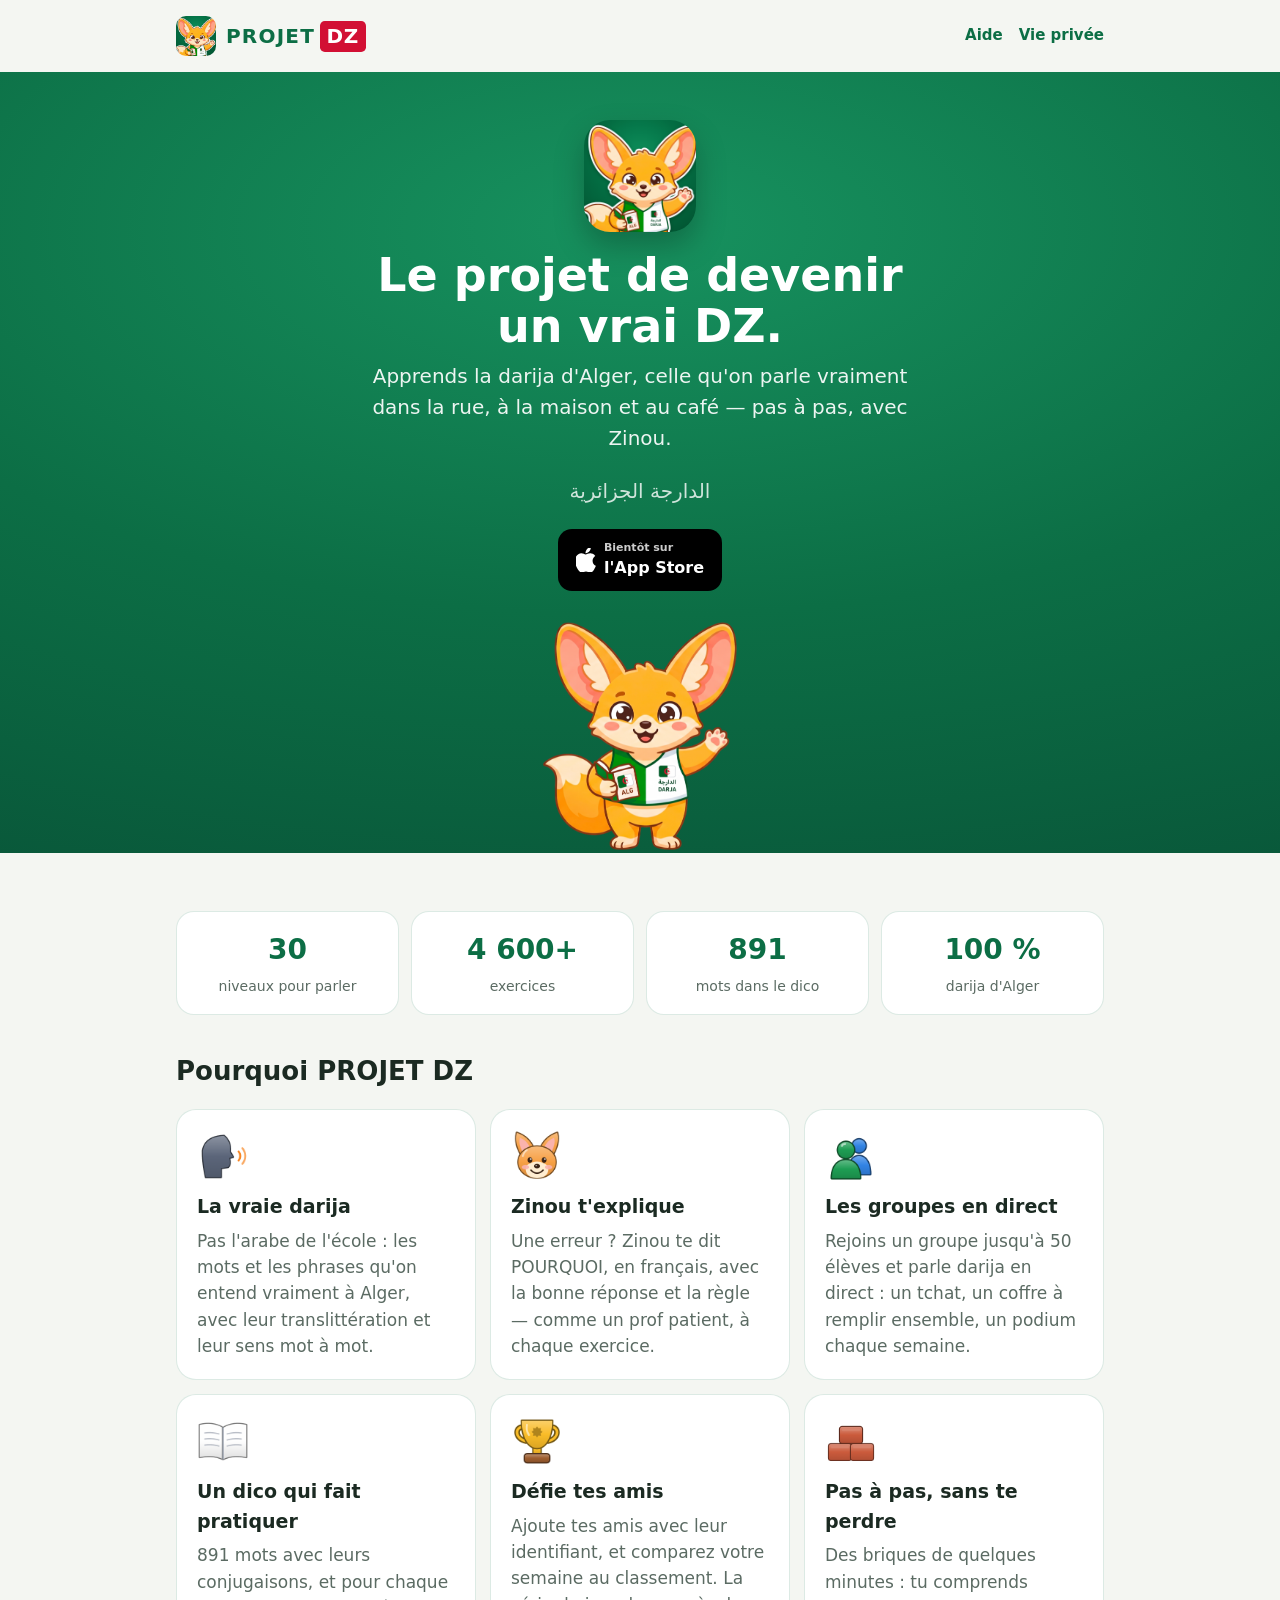
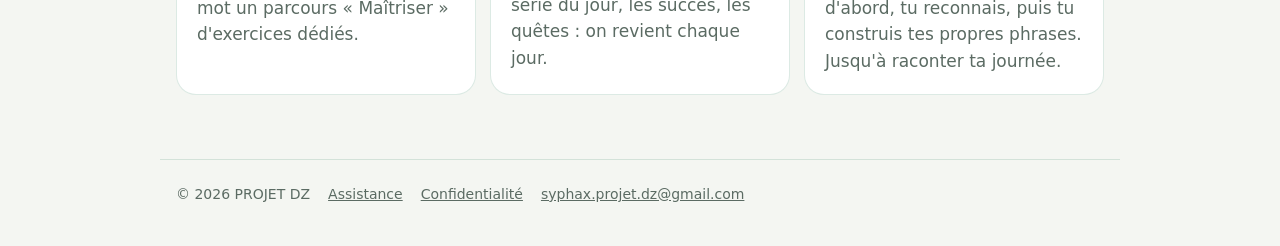
==== index.html @ 4441c6cf "Site de PROJET DZ : accueil, assistance, confidentialité, app-ads.txt" ====
<!doctype html>
<html lang="fr">
<head>
<meta charset="utf-8">
<meta name="viewport" content="width=device-width, initial-scale=1">
<title>PROJET DZ — Apprends la darija d'Alger</title>
<meta name="description" content="PROJET DZ : l'app pour apprendre la darija algérienne, celle qu'on parle vraiment à Alger. Leçons courtes, Zinou qui t'explique tes erreurs, groupes en direct pour parler avec d'autres élèves.">
<meta property="og:title" content="PROJET DZ — Apprends la darija d'Alger">
<meta property="og:description" content="Le projet de devenir un vrai DZ : la darija d'Alger, pas à pas, avec Zinou.">
<meta property="og:image" content="https://projet-dz.github.io/icone.png">
<link rel="icon" href="apple-touch-icon.png">
<link rel="apple-touch-icon" href="apple-touch-icon.png">
<link rel="stylesheet" href="style.css">
</head>
<body>
<header class="barre">
  <a class="logo" href="./"><img src="icone.png" alt=""><span class="mot">PROJET<span class="dz">DZ</span></span></a>
  <nav><a href="assistance.html">Aide</a><a href="confidentialite.html">Vie privée</a></nav>
</header>

<section class="heros">
  <img class="icone" src="icone.png" alt="L'icône de PROJET DZ : Zinou le fennec">
  <h1>Le projet de devenir<br>un vrai DZ.</h1>
  <p class="sous">Apprends la darija d'Alger, celle qu'on parle vraiment dans la rue, à la maison et au café — pas à pas, avec Zinou.</p>
  <p class="arabe" lang="ar" dir="rtl">الدارجة الجزائرية</p>
  <span class="badge" aria-label="Bientôt sur l'App Store">
    <svg width="20" height="24" viewBox="0 0 17 20" aria-hidden="true"><path fill="#fff" d="M14.1 10.6c0-2.7 2.2-4 2.3-4.1-1.3-1.9-3.3-2.1-4-2.2-1.7-.2-3.3 1-4.2 1-.9 0-2.2-1-3.6-1C2.7 4.4 1 5.4.1 7c-1.9 3.3-.5 8.2 1.4 10.9.9 1.3 2 2.8 3.4 2.8 1.4-.1 1.9-.9 3.6-.9 1.6 0 2.1.9 3.6.9 1.5 0 2.4-1.3 3.3-2.7 1-1.5 1.5-3 1.5-3.1-.1 0-2.8-1.1-2.8-4.3zM11.4 2.6c.8-.9 1.3-2.2 1.1-3.5-1.1 0-2.4.7-3.2 1.7-.7.8-1.3 2.1-1.2 3.4 1.3.1 2.5-.6 3.3-1.6z"/></svg>
    <span><small>Bientôt sur</small>l'App Store</span>
  </span>
  <img class="zinou" src="zinou.png" alt="Zinou, le fennec mascotte de PROJET DZ, qui fait coucou">
</section>

<main>
  <div class="chiffres">
    <div class="chiffre"><b>30</b><span>niveaux pour parler</span></div>
    <div class="chiffre"><b>4 600+</b><span>exercices</span></div>
    <div class="chiffre"><b>891</b><span>mots dans le dico</span></div>
    <div class="chiffre"><b>100 %</b><span>darija d'Alger</span></div>
  </div>

  <h2>Pourquoi PROJET DZ</h2>
  <div class="atouts">
    <div class="atout"><img class="pic" src="ic-parler.png" alt="" width="52" height="52"><h3>La vraie darija</h3><p>Pas l'arabe de l'école : les mots et les phrases qu'on entend vraiment à Alger, avec leur translittération et leur sens mot à mot.</p></div>
    <div class="atout"><img class="pic" src="ic-zinou.png" alt="" width="52" height="52"><h3>Zinou t'explique</h3><p>Une erreur ? Zinou te dit POURQUOI, en français, avec la bonne réponse et la règle — comme un prof patient, à chaque exercice.</p></div>
    <div class="atout"><img class="pic" src="ic-groupes.png" alt="" width="52" height="52"><h3>Les groupes en direct</h3><p>Rejoins un groupe jusqu'à 50 élèves et parle darija en direct : un tchat, un coffre à remplir ensemble, un podium chaque semaine.</p></div>
    <div class="atout"><img class="pic" src="ic-dico.png" alt="" width="52" height="52"><h3>Un dico qui fait pratiquer</h3><p>891 mots avec leurs conjugaisons, et pour chaque mot un parcours « Maîtriser » d'exercices dédiés.</p></div>
    <div class="atout"><img class="pic" src="ic-trophee.png" alt="" width="52" height="52"><h3>Défie tes amis</h3><p>Ajoute tes amis avec leur identifiant, et comparez votre semaine au classement. La série du jour, les succès, les quêtes : on revient chaque jour.</p></div>
    <div class="atout"><img class="pic" src="ic-briques.png" alt="" width="52" height="52"><h3>Pas à pas, sans te perdre</h3><p>Des briques de quelques minutes : tu comprends d'abord, tu reconnais, puis tu construis tes propres phrases. Jusqu'à raconter ta journée.</p></div>
  </div>
</main>

<footer>
  <span>© 2026 PROJET DZ</span>
  <a href="assistance.html">Assistance</a>
  <a href="confidentialite.html">Confidentialité</a>
  <a href="mailto:syphax.projet.dz@gmail.com">syphax.projet.dz@gmail.com</a>
</footer>
</body>
</html>
---- style.css ----
/* PROJET DZ — le site (projet-dz.github.io). Couleurs = celles de l'app. */
:root {
  --vert: #0C6E45;
  --vert-clair: #17925F;
  --vert-profond: #05341F;
  --rouge: #D21034;
  --sable: #FFB321;
  --fond: #F4F6F2;
  --carte: #FFFFFF;
  --texte: #1B2A22;
  --doux: #5B6B63;
  --trait: rgba(12, 110, 69, 0.14);
}
:root:not([data-theme="light"]) {
  color-scheme: light dark;
}
@media (prefers-color-scheme: dark) {
  :root:not([data-theme="light"]) {
    --fond: #0E1411;
    --carte: #18211C;
    --texte: #E8EFE9;
    --doux: #9FB0A6;
    --trait: rgba(255, 255, 255, 0.10);
    --vert: #3FBF86;
  }
}
* { box-sizing: border-box; }
html { -webkit-text-size-adjust: 100%; }
body {
  margin: 0;
  background: var(--fond);
  color: var(--texte);
  font: 17px/1.55 ui-rounded, "SF Pro Rounded", -apple-system, system-ui, "Segoe UI", Roboto, sans-serif;
}
a { color: var(--vert); overflow-wrap: anywhere; }
img { max-width: 100%; display: block; }

/* La barre du haut : le logo, comme dans l'app. */
.barre {
  display: flex; flex-wrap: wrap; align-items: center; justify-content: space-between; gap: 8px 12px;
  max-width: 960px; margin: 0 auto; padding: 16px;
}
.logo { display: flex; align-items: center; gap: 10px; text-decoration: none; color: var(--texte); }
.logo img { width: 40px; height: 40px; border-radius: 10px; }
.mot { font-weight: 900; letter-spacing: 0.06em; font-size: 20px; color: var(--vert); white-space: nowrap; }
.dz {
  display: inline-block; background: var(--rouge); color: #fff; font-weight: 900;
  padding: 0 0.32em; border-radius: 0.24em; margin-left: 0.25em; letter-spacing: 0.04em;
}
.barre nav { display: flex; gap: 16px; font-size: 15px; font-weight: 700; }
.barre nav a { text-decoration: none; white-space: nowrap; }
@media (max-width: 480px) {
  .barre { padding: 12px 16px; }
  .logo img { width: 34px; height: 34px; border-radius: 9px; }
  .mot { font-size: 16px; }
  .barre nav { gap: 12px; font-size: 13px; }
}

/* Le grand bandeau vert de l'accueil (= l'écran de lancement). */
.heros {
  background: radial-gradient(120% 90% at 50% 20%, var(--vert-clair), #0C6E45 55%, #09583A);
  color: #fff; text-align: center; padding: 48px 16px 0; overflow: hidden;
}
.heros h1 { font-size: clamp(30px, 7vw, 46px); line-height: 1.1; margin: 18px 0 10px; font-weight: 900; }
.heros p.sous { font-size: clamp(17px, 4vw, 20px); opacity: 0.92; max-width: 560px; margin: 0 auto 22px; }
.heros .arabe { font-size: 20px; opacity: 0.8; margin: 0 0 22px; }
.heros .icone { width: 112px; height: 112px; border-radius: 26px; margin: 0 auto; box-shadow: 0 14px 30px rgba(0,0,0,0.25); }
.heros .zinou { width: 200px; margin: 28px auto 0; }
.badge {
  display: inline-flex; align-items: center; gap: 8px; background: #000; color: #fff;
  border-radius: 14px; padding: 10px 18px; font-weight: 800; text-decoration: none; font-size: 16px;
}
.badge small { display: block; font-weight: 600; font-size: 11px; opacity: 0.8; text-align: left; }

main { max-width: 960px; margin: 0 auto; padding: 32px 16px 64px; }
main.etroit { max-width: 720px; }
h2 { font-size: 26px; margin: 8px 0 18px; font-weight: 900; }
h3 { font-size: 19px; margin: 0 0 6px; }

.atouts { display: grid; grid-template-columns: repeat(auto-fit, minmax(260px, 1fr)); gap: 14px; }
.atout {
  background: var(--carte); border: 1px solid var(--trait); border-radius: 20px; padding: 20px;
}
.atout .pic { width: 52px; height: 52px; margin-bottom: 10px; }
.atout p { margin: 0; color: var(--doux); }

.chiffres { display: grid; grid-template-columns: repeat(auto-fit, minmax(140px, 1fr)); gap: 12px; margin: 26px 0 36px; }
.chiffre { background: var(--carte); border: 1px solid var(--trait); border-radius: 18px; padding: 16px; text-align: center; }
.chiffre b { display: block; font-size: 28px; color: var(--vert); font-weight: 900; }
.chiffre span { color: var(--doux); font-size: 14px; }

.faq details {
  background: var(--carte); border: 1px solid var(--trait); border-radius: 16px; padding: 14px 18px; margin: 0 0 10px;
}
.faq summary { font-weight: 800; cursor: pointer; }
.faq details p { margin: 10px 0 0; color: var(--doux); }

.contact {
  background: var(--carte); border: 2px solid var(--vert); border-radius: 20px; padding: 20px; margin: 0 0 28px;
}
.contact p { margin: 6px 0 0; }

.legal h2 { font-size: 20px; margin: 28px 0 6px; }
.legal p { margin: 0 0 10px; }
.maj { color: var(--doux); font-size: 14px; }

footer {
  max-width: 960px; margin: 0 auto; padding: 24px 16px 40px; color: var(--doux); font-size: 14px;
  display: flex; flex-wrap: wrap; gap: 8px 18px; border-top: 1px solid var(--trait);
}
footer a { color: var(--doux); }
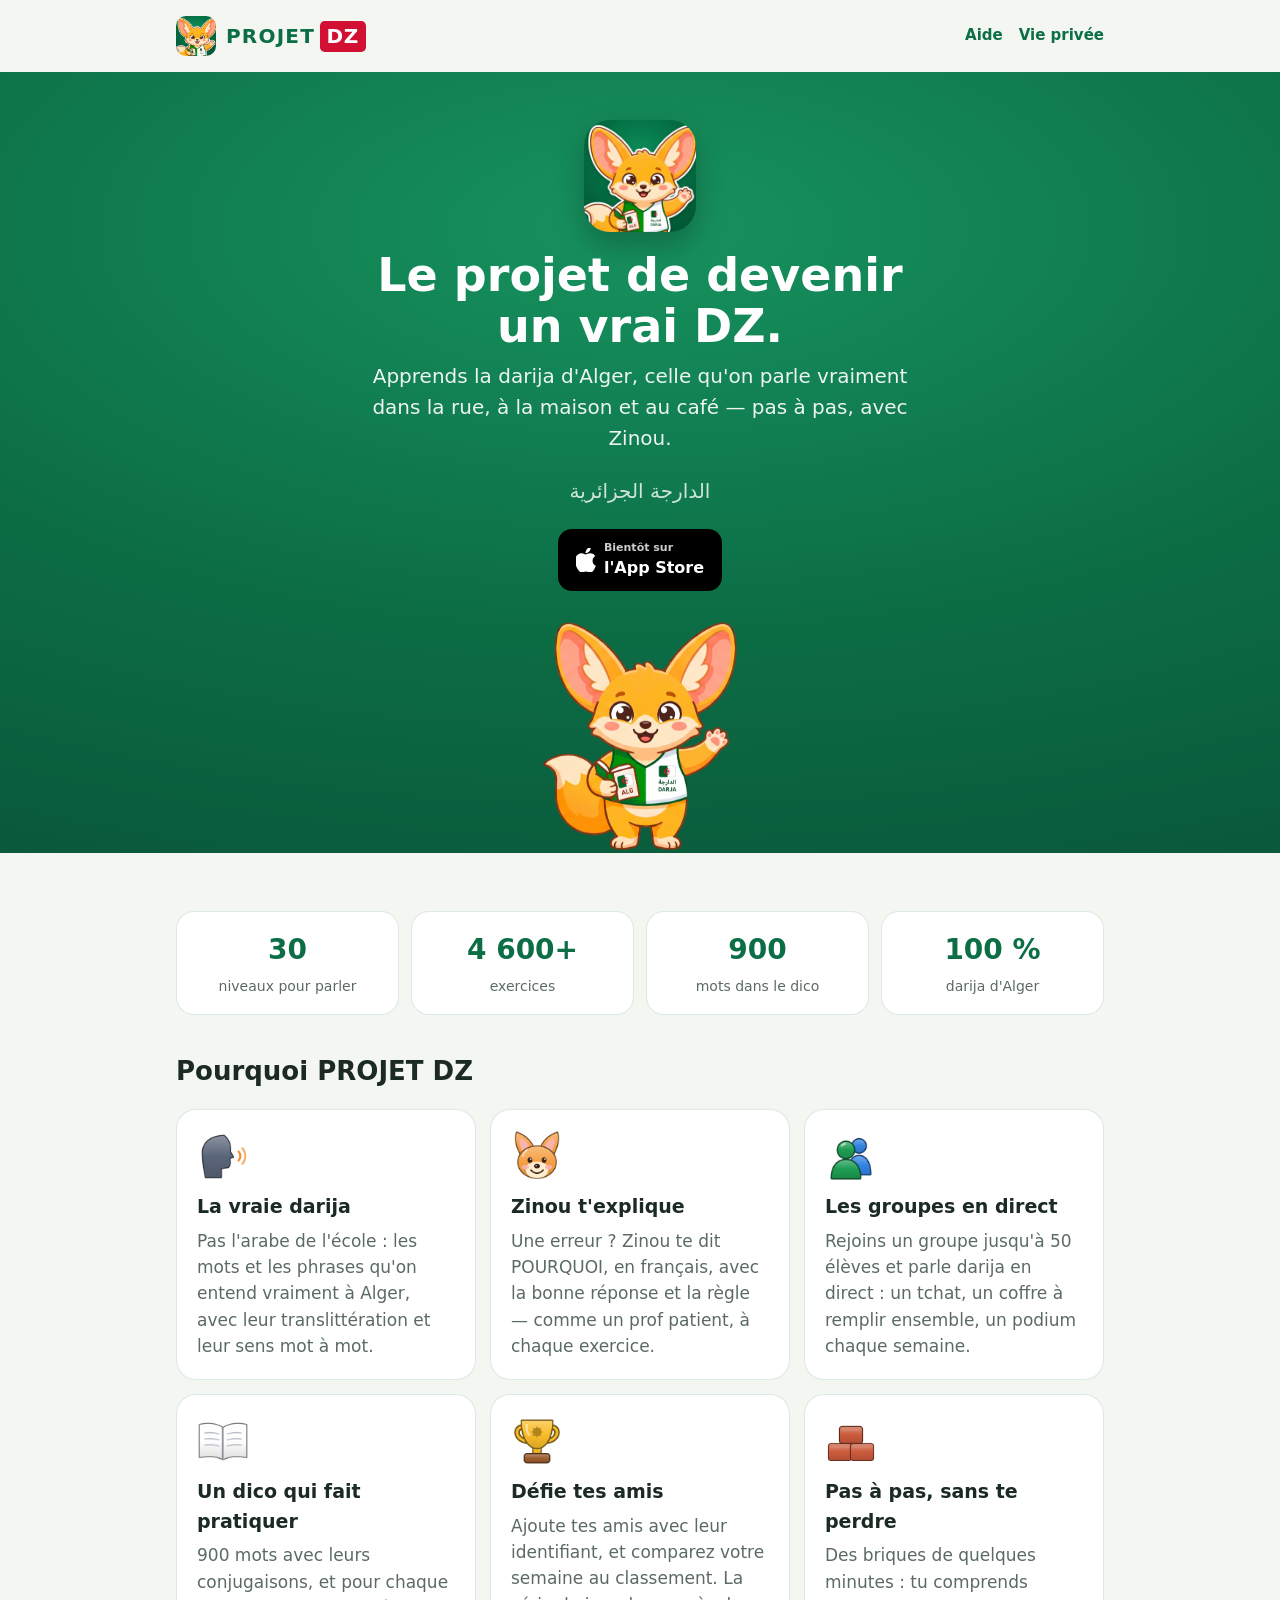
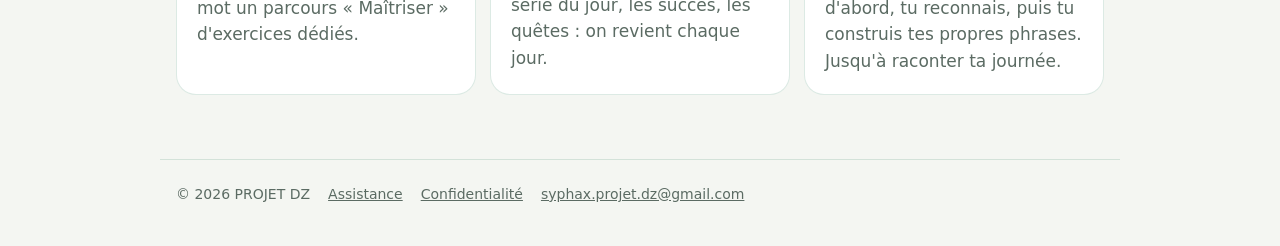
==== commit 036c483f: "Accueil : 900 mots dans le dico" ====
--- a/index.html
+++ b/index.html
@@ -34,7 +34,7 @@
   <div class="chiffres">
     <div class="chiffre"><b>30</b><span>niveaux pour parler</span></div>
     <div class="chiffre"><b>4 600+</b><span>exercices</span></div>
-    <div class="chiffre"><b>891</b><span>mots dans le dico</span></div>
+    <div class="chiffre"><b>900</b><span>mots dans le dico</span></div>
     <div class="chiffre"><b>100 %</b><span>darija d'Alger</span></div>
   </div>
 
@@ -43,7 +43,7 @@
     <div class="atout"><img class="pic" src="ic-parler.png" alt="" width="52" height="52"><h3>La vraie darija</h3><p>Pas l'arabe de l'école : les mots et les phrases qu'on entend vraiment à Alger, avec leur translittération et leur sens mot à mot.</p></div>
     <div class="atout"><img class="pic" src="ic-zinou.png" alt="" width="52" height="52"><h3>Zinou t'explique</h3><p>Une erreur ? Zinou te dit POURQUOI, en français, avec la bonne réponse et la règle — comme un prof patient, à chaque exercice.</p></div>
     <div class="atout"><img class="pic" src="ic-groupes.png" alt="" width="52" height="52"><h3>Les groupes en direct</h3><p>Rejoins un groupe jusqu'à 50 élèves et parle darija en direct : un tchat, un coffre à remplir ensemble, un podium chaque semaine.</p></div>
-    <div class="atout"><img class="pic" src="ic-dico.png" alt="" width="52" height="52"><h3>Un dico qui fait pratiquer</h3><p>891 mots avec leurs conjugaisons, et pour chaque mot un parcours « Maîtriser » d'exercices dédiés.</p></div>
+    <div class="atout"><img class="pic" src="ic-dico.png" alt="" width="52" height="52"><h3>Un dico qui fait pratiquer</h3><p>900 mots avec leurs conjugaisons, et pour chaque mot un parcours « Maîtriser » d'exercices dédiés.</p></div>
     <div class="atout"><img class="pic" src="ic-trophee.png" alt="" width="52" height="52"><h3>Défie tes amis</h3><p>Ajoute tes amis avec leur identifiant, et comparez votre semaine au classement. La série du jour, les succès, les quêtes : on revient chaque jour.</p></div>
     <div class="atout"><img class="pic" src="ic-briques.png" alt="" width="52" height="52"><h3>Pas à pas, sans te perdre</h3><p>Des briques de quelques minutes : tu comprends d'abord, tu reconnais, puis tu construis tes propres phrases. Jusqu'à raconter ta journée.</p></div>
   </div>
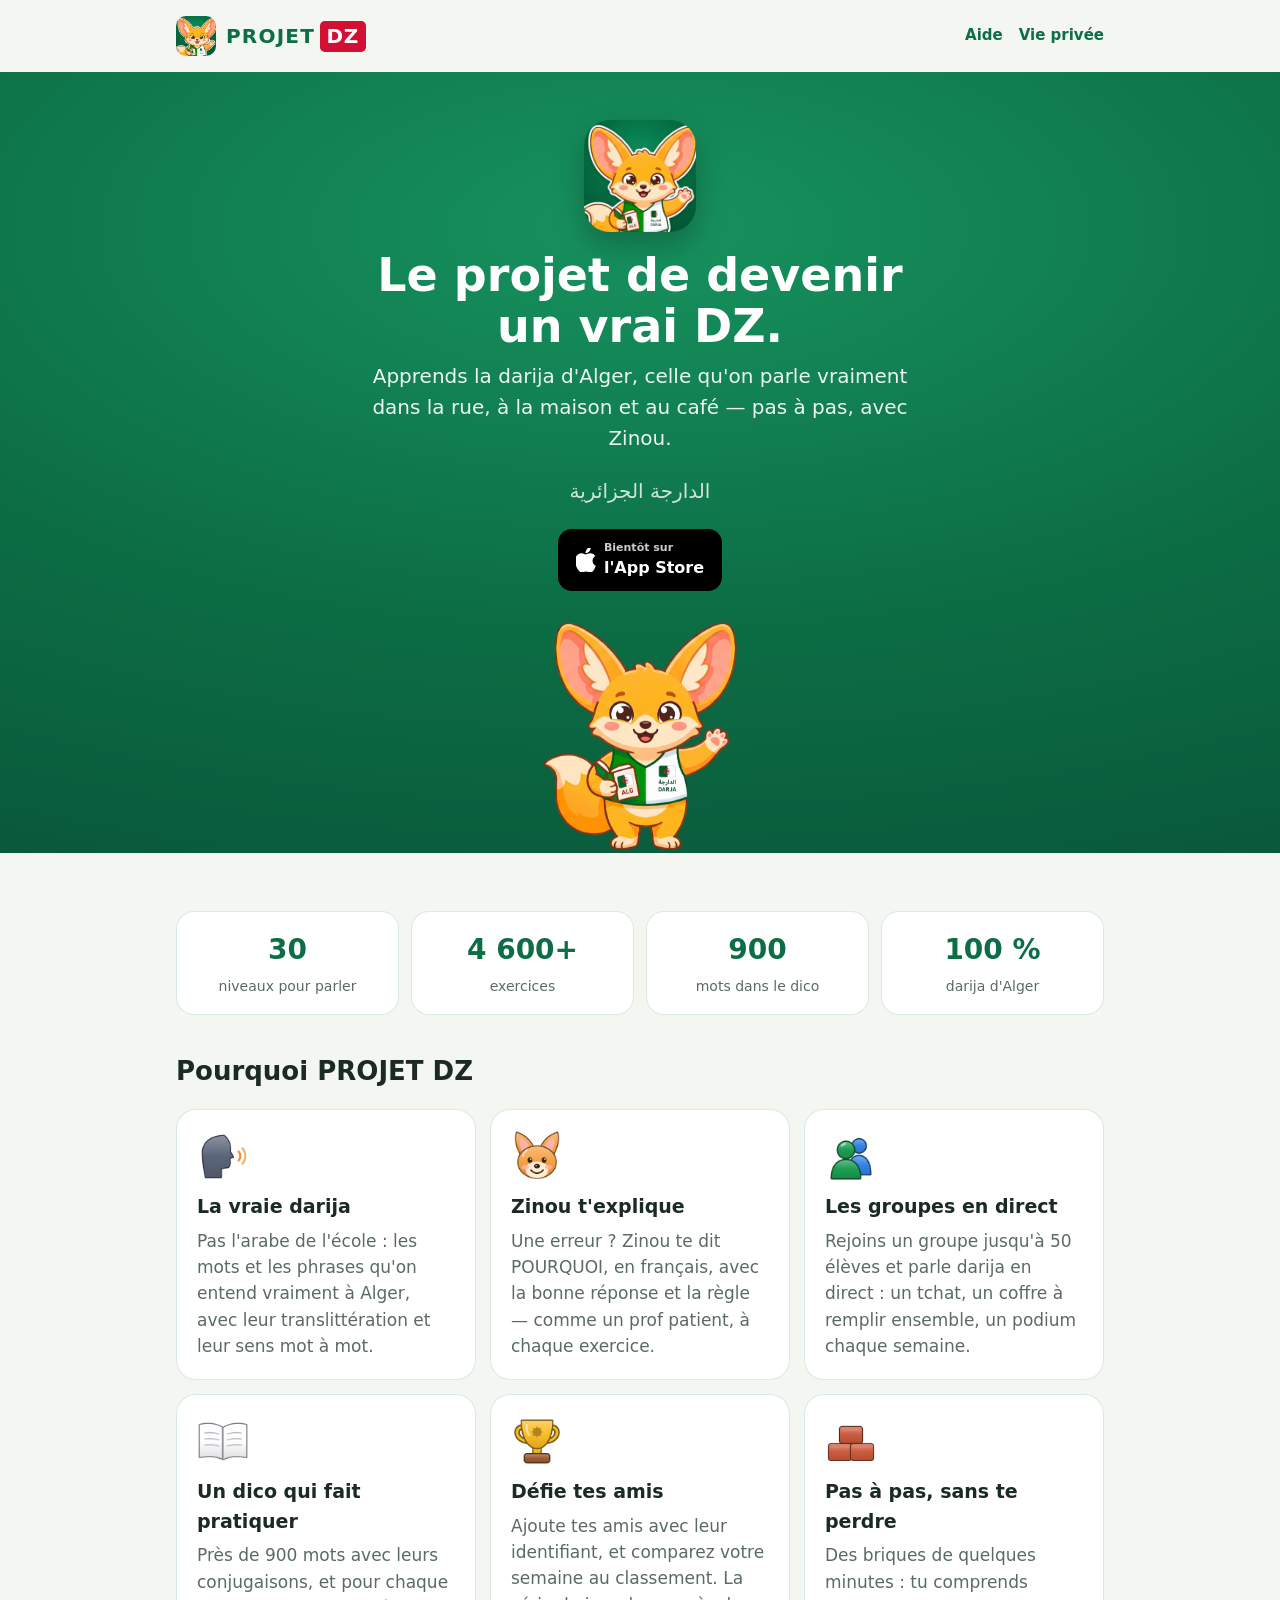
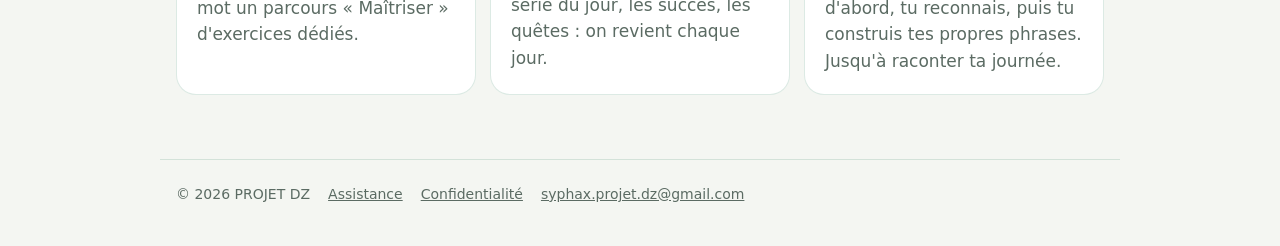
==== commit 766ec062: "Confidentialité : connexion avec Apple uniquement ; accueil : près de 900 mots" ====
--- a/index.html
+++ b/index.html
@@ -43,7 +43,7 @@
     <div class="atout"><img class="pic" src="ic-parler.png" alt="" width="52" height="52"><h3>La vraie darija</h3><p>Pas l'arabe de l'école : les mots et les phrases qu'on entend vraiment à Alger, avec leur translittération et leur sens mot à mot.</p></div>
     <div class="atout"><img class="pic" src="ic-zinou.png" alt="" width="52" height="52"><h3>Zinou t'explique</h3><p>Une erreur ? Zinou te dit POURQUOI, en français, avec la bonne réponse et la règle — comme un prof patient, à chaque exercice.</p></div>
     <div class="atout"><img class="pic" src="ic-groupes.png" alt="" width="52" height="52"><h3>Les groupes en direct</h3><p>Rejoins un groupe jusqu'à 50 élèves et parle darija en direct : un tchat, un coffre à remplir ensemble, un podium chaque semaine.</p></div>
-    <div class="atout"><img class="pic" src="ic-dico.png" alt="" width="52" height="52"><h3>Un dico qui fait pratiquer</h3><p>900 mots avec leurs conjugaisons, et pour chaque mot un parcours « Maîtriser » d'exercices dédiés.</p></div>
+    <div class="atout"><img class="pic" src="ic-dico.png" alt="" width="52" height="52"><h3>Un dico qui fait pratiquer</h3><p>Près de 900 mots avec leurs conjugaisons, et pour chaque mot un parcours « Maîtriser » d'exercices dédiés.</p></div>
     <div class="atout"><img class="pic" src="ic-trophee.png" alt="" width="52" height="52"><h3>Défie tes amis</h3><p>Ajoute tes amis avec leur identifiant, et comparez votre semaine au classement. La série du jour, les succès, les quêtes : on revient chaque jour.</p></div>
     <div class="atout"><img class="pic" src="ic-briques.png" alt="" width="52" height="52"><h3>Pas à pas, sans te perdre</h3><p>Des briques de quelques minutes : tu comprends d'abord, tu reconnais, puis tu construis tes propres phrases. Jusqu'à raconter ta journée.</p></div>
   </div>
